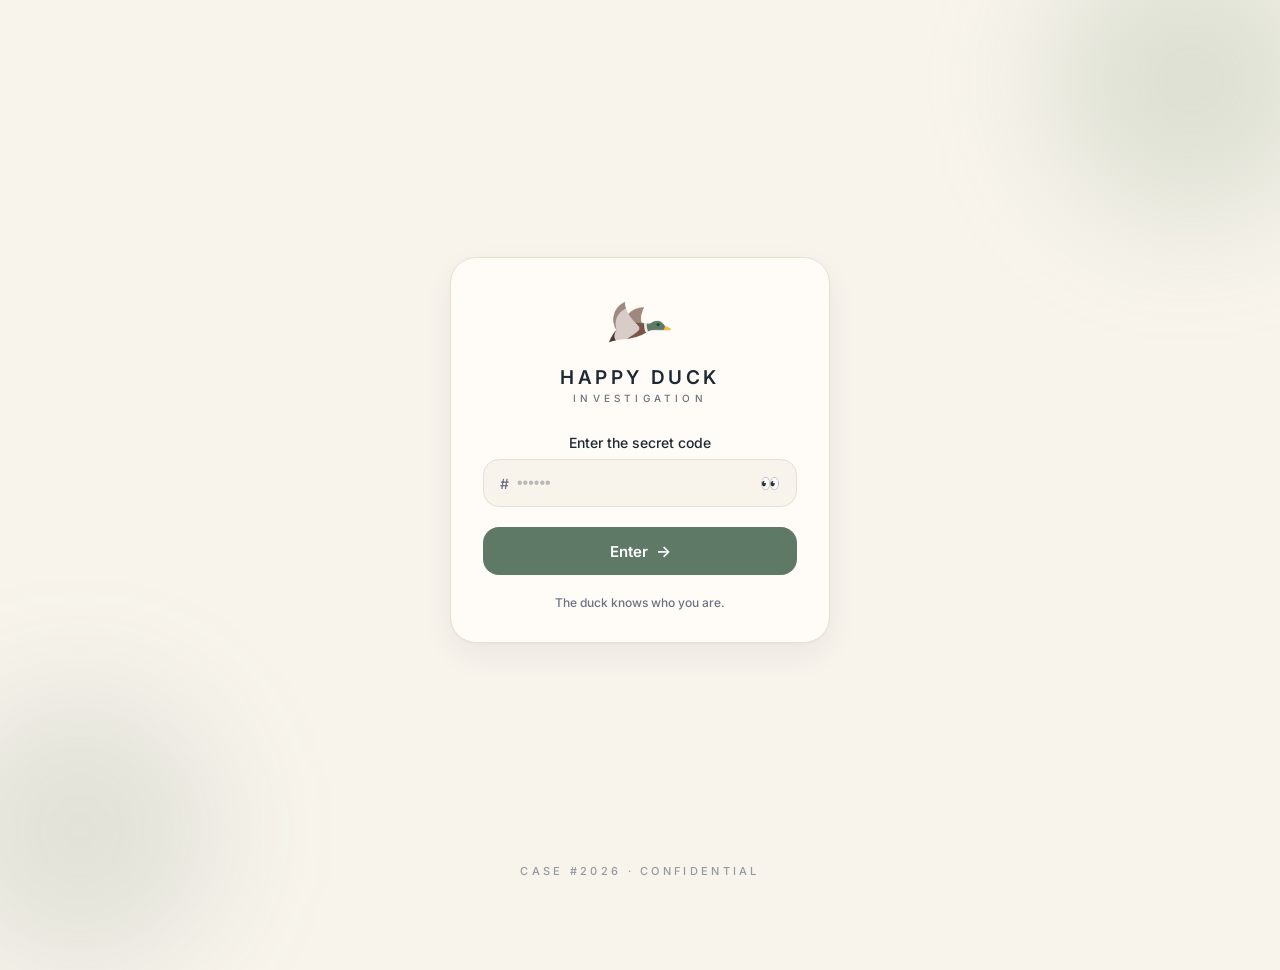
==== 2026/clues.html @ c2ae3fde "Add 2026 Happy Duck web edition Add a complete 2026 edition of the Happy Duck investigation web app." ====
<!doctype html>
<html lang="en">
  <head>
    <meta charset="UTF-8" />
    <meta name="viewport" content="width=device-width, initial-scale=1" />
    <title>Clues · Happy Duck Investigation</title>
    <link rel="icon" type="image/png" href="assets/favicon.png" />
    <link rel="preconnect" href="https://fonts.googleapis.com" />
    <link rel="preconnect" href="https://fonts.gstatic.com" crossorigin />
    <link
      href="https://fonts.googleapis.com/css2?family=Fraunces:opsz,wght@9..144,500;9..144,600&family=Inter:wght@400;500;600&family=JetBrains+Mono:wght@500;700&display=swap"
      rel="stylesheet"
    />
    <link rel="stylesheet" href="css/styles.css" />
  </head>
  <body>
    <!-- ===== Header ===== -->
    <header class="header">
      <div class="header__inner">
        <div class="header__left">
          <button id="menu-btn" class="icon-btn" aria-label="Open menu">
            ☰
          </button>
          <img
            id="logo"
            class="logo logo--sm"
            src="assets/logo.png"
            alt=""
            aria-hidden="true"
          />
          <span class="header__title">HAPPY DUCK</span>
        </div>
        <div class="header__right">
          <span class="header__case">CASE #2026</span>
        </div>
      </div>
    </header>

    <!-- ===== Slide-out menu ===== -->
    <div id="menu" class="menu" hidden>
      <div class="menu__backdrop" data-close-menu></div>
      <aside class="menu__panel" role="dialog" aria-label="Menu">
        <div class="menu__head">
          <div class="header__left">
            <img
              id="logo-menu"
              class="logo logo--sm"
              src="assets/logo.png"
              alt=""
              aria-hidden="true"
            />
            <div class="wordmark wordmark--left">
              <span class="wordmark__title">HAPPY DUCK</span>
              <span class="wordmark__sub">INVESTIGATION</span>
            </div>
          </div>
          <button class="icon-btn" data-close-menu aria-label="Close menu">
            ✕
          </button>
        </div>

        <!-- Default menu view -->
        <div id="menu-main">
          <nav class="menu__nav">
            <a href="dashboard.html" class="menu__item"><span>🗺</span> Map</a>
            <a href="final.html" class="menu__item"><span>📄</span> Evidence</a>
            <a href="clues.html" class="menu__item"><span>💡</span> Clues</a>
          </nav>
          <div class="menu__divider"></div>
          <nav class="menu__nav">
            <button id="reset-open" class="menu__item menu__item--danger">
              <span>↺</span> Reset Investigation
            </button>
            <button id="about-open" class="menu__item">
              <span>ⓘ</span> About
            </button>
          </nav>
          <div class="menu__foot">
            <img
              id="logo-foot"
              class="logo logo--xs"
              src="assets/logo.png"
              alt=""
              aria-hidden="true"
            />
            <span>Case #2026</span>
          </div>
        </div>

        <!-- Reset confirmation view -->
        <div id="menu-reset" hidden>
          <h2 class="menu__h2">Reset the investigation?</h2>
          <p class="menu__p">
            All collected clues, coordinates and progress will be permanently
            erased. This can't be undone.
          </p>
          <div class="menu__actions">
            <button class="btn btn--ghost" data-reset-cancel>Cancel</button>
            <button class="btn btn--danger" id="reset-confirm">Reset</button>
          </div>
        </div>

        <!-- About view -->
        <div id="menu-about" hidden>
          <h2 class="menu__h2">About</h2>
          <p class="menu__p">
            Happy Duck Investigation is a private birthday treasure hunt. Find
            the postcards hidden around the home, enter their codes, and piece
            together the coordinates that reveal the gift.
          </p>
          <p class="menu__p menu__p--small">Case #2026 · Made with care.</p>
          <div class="menu__actions">
            <button class="btn btn--ghost" data-about-back>Back</button>
            <button class="btn btn--ghost" id="signout-btn">Log out</button>
          </div>
        </div>
      </aside>
    </div>

    <!-- ===== Content ===== -->
    <main class="dashboard" role="main">
      <!-- Progress card -->
      <section class="card pad">
        <div class="row-between">
          <span class="muted">Clues found</span>
          <span class="strong"
            ><span id="found-count">0</span> /
            <span id="total-count">6</span></span
          >
        </div>
        <div class="progress">
          <div id="progress-bar" class="progress__bar" style="width: 0%"></div>
        </div>
        <div class="progress__pct"><span id="progress-pct">0</span>%</div>
      </section>

      <p class="clues-intro muted small">
        Every postcard hides a hint about where Happy Duck is sending you.
        Investigate a room to reveal its clue.
      </p>

      <!-- Clue list — built by JS from config + progress -->
      <ul id="clue-list" class="clue-list" aria-label="Clues"></ul>
    </main>

    <!-- ===== iOS-style bottom nav ===== -->
    <nav class="tabbar" aria-label="Sections">
      <a href="dashboard.html" class="tabbar__item"><span>🗺</span>Map</a>
      <a href="final.html" class="tabbar__item"><span>📄</span>Evidence</a>
      <a href="clues.html" class="tabbar__item is-active"
        ><span>💡</span>Clues</a
      >
    </nav>

    <script src="js/shared.js"></script>
    <script src="js/config.js"></script>
    <script src="js/state.js"></script>
    <!-- Guard: bounce to login if there's no session. Needs `vercel
         dev` (the /api functions) — comment this line out to
         preview the page with a plain static server. -->
    <script src="js/guard.js"></script>
    <script src="js/clues.js"></script>
  </body>
</html>
---- 2026/css/styles.css ----
/* ============================================================
   HAPPY DUCK INVESTIGATION — STYLES
   ------------------------------------------------------------
   Organised top-to-bottom:
   1. Design tokens (colors, fonts) as CSS variables
   2. Base / reset
   3. Reusable pieces (buttons, cards, inputs)
   4. Layout helpers
   5. Page-specific sections
   ============================================================ */

/* ---- 1. Design tokens ------------------------------------- */
:root {
  --bg: #f8f4ec;
  --card: #fffcf8;
  --primary: #5e7a67;
  --primary-dark: #4e6857;
  --secondary: #91a88c;
  --ink: #1f2933;
  --muted: #6b7280;
  --line: #e7e0d2;
  --accent: #e8a54b;
  --danger: #c05b4d;

  --font-display: "Fraunces", Georgia, serif;
  --font-sans: "Inter", system-ui, sans-serif;
  --font-mono: "JetBrains Mono", ui-monospace, monospace;

  --radius: 18px;
  --radius-lg: 26px;
  --shadow-card: 0 1px 2px rgba(31, 41, 51, 0.03), 0 12px 32px rgba(31, 41, 51, 0.06);
  --shadow-lift: 0 20px 50px rgba(31, 41, 51, 0.12);
}

/* ---- 2. Base / reset -------------------------------------- */
*,
*::before,
*::after {
  box-sizing: border-box;
  margin: 0;
  padding: 0;
}

html,
body {
  background: var(--bg);
  color: var(--ink);
  font-family: var(--font-sans);
  font-size: 14px;
  font-weight: 500;
  -webkit-font-smoothing: antialiased;
  min-height: 100dvh;
}

a {
  color: inherit;
  text-decoration: none;
}

/* Ensure the hidden attribute always wins, even over our
   display:flex rules on .modal / .menu. Without this, a hidden
   overlay would still capture clicks across the page. */
[hidden] {
  display: none !important;
}

button {
  font-family: inherit;
  cursor: pointer;
}

/* Visible focus ring for keyboard users */
:where(a, button, input, [tabindex]):focus-visible {
  outline: 2.5px solid var(--primary);
  outline-offset: 2px;
  border-radius: 10px;
}

/* Respect reduced-motion preference */
@media (prefers-reduced-motion: reduce) {
  * {
    animation-duration: 0.001ms !important;
    transition-duration: 0.001ms !important;
  }
}

/* ---- 3. Reusable pieces ----------------------------------- */

/* Buttons */
.btn {
  display: inline-flex;
  align-items: center;
  justify-content: center;
  gap: 8px;
  height: 48px;
  padding: 0 24px;
  border: none;
  border-radius: 16px;
  font-size: 15px;
  font-weight: 600;
  transition: background-color 0.15s ease, transform 0.05s ease, opacity 0.15s ease;
}
.btn:active { transform: scale(0.99); }
.btn--block { width: 100%; }
.btn--primary { background: var(--primary); color: #fff; }
.btn--primary:hover { background: var(--primary-dark); }
.btn--primary:disabled { opacity: 0.5; cursor: default; }
.btn--ghost { background: transparent; color: var(--ink); border: 1px solid var(--line); }
.btn--ghost:hover { background: rgba(0, 0, 0, 0.03); }
.btn--danger { background: transparent; color: var(--danger); border: 1px solid rgba(192, 91, 77, 0.3); }
.btn--danger:hover { background: rgba(192, 91, 77, 0.05); }
.btn__arrow { font-size: 16px; }

/* Cards */
.card {
  background: var(--card);
  border: 1px solid var(--line);
  border-radius: var(--radius-lg);
  box-shadow: var(--shadow-card);
}
.pad { padding: 18px; }

/* Inputs */
.field-label {
  display: block;
  font-size: 14px;
  font-weight: 500;
  color: var(--ink);
  text-align: center;
}
.input-wrap {
  display: flex;
  align-items: center;
  gap: 8px;
  height: 48px;
  padding: 0 16px;
  border: 1px solid var(--line);
  border-radius: 16px;
  background: var(--bg);
  overflow: hidden;
}
.input-wrap__icon { color: var(--muted); }
.input-wrap__toggle {
  background: none;
  border: none;
  color: var(--muted);
  font-size: 16px;
  flex-shrink: 0;
}
.input {
  flex: 1;
  height: 100%;
  border: none;
  background: transparent;
  outline: none;
  font-size: 16px;
  color: var(--ink);
}
.input::placeholder { color: rgba(107, 114, 128, 0.45); }
.input.mono,
.mono { font-family: var(--font-mono); letter-spacing: 0.15em; }

/* Small text helpers */
.muted { color: var(--muted); }
.small { font-size: 12px; }
.strong { font-weight: 600; color: var(--ink); }
.eyebrow {
  font-size: 11px;
  font-weight: 600;
  letter-spacing: 0.2em;
  text-transform: uppercase;
  color: var(--muted);
}
.error-text { margin-top: 8px; font-size: 14px; font-weight: 500; color: var(--danger); text-align: center; }
.hint { margin-top: 20px; text-align: center; font-size: 12px; color: var(--muted); }

/* ---- 4. Layout helpers ------------------------------------ */
.page-centered {
  position: relative;
  display: flex;
  align-items: center;
  justify-content: center;
  padding: 24px;
  overflow: hidden;
}
.row-between {
  display: flex;
  align-items: center;
  justify-content: space-between;
}

/* Ambient blurred blobs */
.blob {
  position: absolute;
  width: 280px;
  height: 280px;
  border-radius: 50%;
  filter: blur(60px);
  pointer-events: none;
}
.blob--green { background: rgba(145, 168, 140, 0.25); top: -60px; right: -50px; }
.blob--olive { background: rgba(94, 122, 103, 0.14); bottom: -70px; left: -60px; }

/* Logo sizing (the .logo element is the <img src="assets/logo.png"> itself) */
.logo { width: 64px; height: 64px; display: block; object-fit: contain; }
.logo--sm { width: 26px; height: 26px; }
.logo--xs { width: 22px; height: 22px; }
.logo--float { animation: float 3s ease-in-out infinite; }
@keyframes float {
  0%, 100% { transform: translateY(0); }
  50% { transform: translateY(-6px); }
}

/* Wordmark */
.wordmark { text-align: center; margin-top: 12px; }
.wordmark--left { text-align: left; margin-top: 0; }
.wordmark__title {
  display: block;
  font-family: var(--font-sans);
  letter-spacing: 0.18em;
  font-weight: 600;
  font-size: 19px;
  color: var(--ink);
}
.wordmark__sub {
  display: block;
  font-size: 10px;
  letter-spacing: 0.42em;
  color: var(--muted);
  margin-top: 3px;
}

.intro .logo { margin: 0 auto; }

/* ---- 5. Page: Login --------------------------------------- */
.login-card { width: 100%; max-width: 380px; padding: 32px; position: relative; }
.logo-block { display: flex; flex-direction: column; align-items: center; }
.login-form { margin-top: 30px; }
.login-form .input-wrap { margin-top: 8px; }
.login-form .btn { margin-top: 20px; }
.footer-tag {
  position: absolute;
  bottom: 22px;
  font-size: 11px;
  letter-spacing: 0.3em;
  color: rgba(107, 114, 128, 0.7);
}

/* ---- 5. Page: Intro --------------------------------------- */
.case-tag {
  position: absolute;
  top: 24px; left: 0; right: 0;
  text-align: center;
  font-size: 11px;
  letter-spacing: 0.35em;
  color: var(--muted);
}
.intro { position: relative; max-width: 340px; text-align: center; }
.intro__title {
  margin-top: 28px;
  font-family: var(--font-sans);
  font-weight: 500;
  font-size: 26px;
  line-height: 1.35;
  color: var(--ink);
}
.intro__text {
  margin: 16px auto 0;
  max-width: 280px;
  font-size: 15px;
  line-height: 1.6;
  color: var(--muted);
}
.intro__cta { margin-top: 30px; }

/* ---- 5. Page: Dashboard — header -------------------------- */
.header {
  position: sticky;
  top: 0;
  z-index: 30;
  border-bottom: 1px solid var(--line);
  background: rgba(248, 244, 236, 0.85);
  backdrop-filter: blur(8px);
}
.header__inner {
  max-width: 640px;
  margin: 0 auto;
  padding: 12px 16px;
  display: flex;
  align-items: center;
  justify-content: space-between;
}
.header__left { display: flex; align-items: center; gap: 8px; }
.header__right { display: flex; align-items: center; gap: 10px; }
.header__title {
  font-family: var(--font-sans);
  font-size: 13px;
  letter-spacing: 0.14em;
  font-weight: 600;
}
.header__case { font-size: 10px; letter-spacing: 0.2em; color: var(--muted); }
.icon-btn {
  display: grid;
  place-items: center;
  width: 40px; height: 40px;
  border: none;
  background: none;
  border-radius: 12px;
  font-size: 20px;
  color: var(--ink);
}
.icon-btn:hover { background: rgba(0, 0, 0, 0.04); }

/* ---- Dashboard — slide-out menu --------------------------- */
.menu { position: fixed; inset: 0; z-index: 50; }
.menu__backdrop {
  position: absolute; inset: 0;
  background: rgba(31, 41, 51, 0.3);
  backdrop-filter: blur(2px);
  animation: fade 0.2s ease;
}
.menu__panel {
  position: absolute;
  left: 0; top: 0;
  height: 100%;
  width: 82%;
  max-width: 360px;
  background: var(--card);
  box-shadow: var(--shadow-lift);
  padding: 24px;
  display: flex;
  flex-direction: column;
  animation: slide-in 0.28s cubic-bezier(0.2, 0.9, 0.3, 1);
}
@keyframes slide-in { from { transform: translateX(-100%); } to { transform: translateX(0); } }
@keyframes fade { from { opacity: 0; } to { opacity: 1; } }
.menu__head { display: flex; align-items: center; justify-content: space-between; }
.menu__nav { display: flex; flex-direction: column; gap: 2px; margin-top: 4px; }
.menu__item {
  display: flex;
  align-items: center;
  gap: 12px;
  width: 100%;
  padding: 12px;
  border: none;
  background: none;
  border-radius: 12px;
  text-align: left;
  font-size: 15px;
  font-weight: 500;
  color: var(--ink);
}
.menu__item span { color: var(--primary); }
.menu__item:hover { background: rgba(0, 0, 0, 0.03); }
.menu__item--danger { color: var(--danger); }
.menu__item--danger span { color: var(--danger); }
.menu__nav:first-of-type { margin-top: 32px; }
.menu__divider { height: 1px; background: var(--line); margin: 16px 0; }
.menu__foot {
  margin-top: auto;
  display: flex;
  align-items: center;
  gap: 12px;
  padding-top: 24px;
  color: var(--muted);
  font-size: 14px;
}
.menu__h2 { margin-top: 40px; font-family: var(--font-sans); font-size: 20px; font-weight: 600; }
.menu__p { margin-top: 8px; font-size: 15px; line-height: 1.55; color: var(--muted); }
.menu__p--small { margin-top: 12px; font-size: 13px; }
.menu__actions { margin-top: 24px; display: flex; gap: 12px; }
.menu__actions .btn { flex: 1; }

/* ---- Dashboard — content ---------------------------------- */
.dashboard {
  max-width: 640px;
  margin: 0 auto;
  padding: 20px 16px 96px;
  display: flex;
  flex-direction: column;
  gap: 14px;
}
.progress {
  margin-top: 12px;
  height: 10px;
  background: var(--line);
  border-radius: 99px;
  overflow: hidden;
}
.progress__bar {
  height: 100%;
  background: var(--primary);
  border-radius: 99px;
  transition: width 0.5s cubic-bezier(0.2, 0.9, 0.3, 1);
}
.progress__pct { margin-top: 6px; text-align: right; font-size: 12px; color: var(--muted); }

.coord-card { display: block; border-color: rgba(94, 122, 103, 0.3); transition: border-color 0.15s; }
.coord-card:hover { border-color: var(--primary); }
.coord {
  margin-top: 12px;
  font-family: var(--font-mono);
  font-size: 29px;
  letter-spacing: -0.01em;
  color: var(--ink);
}
.coord--sm { font-size: 20px; }
.coord__sep { color: var(--muted); margin: 0 6px; }
.chevron { color: var(--muted); font-size: 20px; }

/* Locations grid */
.grid {
  display: grid;
  grid-template-columns: 1fr 1fr;
  gap: 12px;
}
/* 3 columns on wider screens (tablet / desktop) */
@media (min-width: 560px) {
  .grid { grid-template-columns: 1fr 1fr 1fr; }
}
.room {
  overflow: hidden;
  border-radius: var(--radius);
  border: 1px solid var(--line);
  background: var(--card);
  box-shadow: var(--shadow-card);
  text-align: left;
  padding: 0;
}
.room__img { position: relative; height: 80px; }
.room__check {
  position: absolute;
  right: 8px; top: 8px;
  width: 24px; height: 24px;
  display: grid;
  place-items: center;
  border-radius: 50%;
  background: rgba(255, 252, 248, 0.9);
  color: var(--primary);
  font-size: 14px;
}
.room__body { padding: 9px 12px; }
.room__name { font-size: 13px; font-weight: 600; color: var(--ink); }
.room__status { font-size: 11px; }
.room__status.is-done { color: var(--primary); }
.room__status.is-todo { color: var(--muted); }

/* ---- Dashboard — bottom nav ------------------------------- */
.tabbar {
  position: fixed;
  bottom: 0; left: 0; right: 0;
  z-index: 30;
  border-top: 1px solid var(--line);
  background: rgba(255, 252, 248, 0.9);
  backdrop-filter: blur(8px);
  display: flex;
  justify-content: space-around;
  padding: 10px 24px;
}
.tabbar__item {
  display: flex;
  flex-direction: column;
  align-items: center;
  gap: 2px;
  font-size: 11px;
  font-weight: 500;
  color: var(--muted);
}
.tabbar__item span { font-size: 18px; }
.tabbar__item.is-active { color: var(--primary); }

/* ---- Dashboard — room modal ------------------------------- */
.modal { position: fixed; inset: 0; z-index: 60; display: flex; align-items: flex-end; justify-content: center; }
@media (min-width: 560px) { .modal { align-items: center; } }
.modal__backdrop {
  position: absolute; inset: 0;
  background: rgba(31, 41, 51, 0.4);
  backdrop-filter: blur(2px);
  animation: fade 0.2s ease;
}
.modal__panel {
  position: relative;
  width: 100%;
  max-width: 440px;
  background: var(--card);
  border: 1px solid var(--line);
  border-radius: 26px 26px 0 0;
  padding: 24px;
  box-shadow: var(--shadow-lift);
  animation: slide-up 0.3s cubic-bezier(0.2, 0.9, 0.3, 1);
}
@media (min-width: 560px) { .modal__panel { border-radius: 26px; } }
@keyframes slide-up { from { transform: translateY(40px); opacity: 0; } to { transform: translateY(0); opacity: 1; } }
.modal__image {
  position: relative;
  height: 128px;
  border-radius: var(--radius);
  background: linear-gradient(135deg, #dce4d2, #c4d2b4);
}
.modal__close {
  position: absolute;
  right: 12px; top: 12px;
  width: 32px; height: 32px;
  display: grid; place-items: center;
  border: none;
  border-radius: 10px;
  background: rgba(255, 252, 248, 0.8);
  color: var(--muted);
}
.modal__head { display: flex; align-items: center; gap: 8px; margin-top: 16px; }
.modal__pin-inline { color: var(--primary); }
.modal__title { font-family: var(--font-sans); font-size: 20px; font-weight: 600; }
.modal__status { display: inline-block; margin-top: 4px; font-size: 12px; font-weight: 500; color: var(--muted); }
.modal__status.is-done { color: var(--primary); }
.modal__desc { margin-top: 12px; font-size: 15px; line-height: 1.55; color: var(--muted); }
.modal .field-label { margin-top: 20px; }
.modal__code-row { display: flex; gap: 8px; margin-top: 8px; }
.modal__code-row .input-wrap { flex: 1; }
.modal__note { margin-top: 16px; text-align: center; font-size: 12px; color: var(--muted); }

/* Feedback boxes inside modal */
.feedback { margin-top: 16px; padding: 16px; border-radius: var(--radius); font-size: 14px; }
.feedback.is-ok {
  border: 1px solid rgba(94, 122, 103, 0.3);
  background: rgba(94, 122, 103, 0.08);
  color: var(--ink);
}
.feedback.is-ok strong { color: var(--primary); }
.feedback.is-bad {
  border: 1px solid rgba(192, 91, 77, 0.3);
  background: rgba(192, 91, 77, 0.05);
  color: var(--ink);
  animation: shake 0.4s ease;
}
@keyframes shake {
  0%, 100% { transform: translateX(0); }
  20% { transform: translateX(-6px); }
  40% { transform: translateX(6px); }
  60% { transform: translateX(-3px); }
  80% { transform: translateX(3px); }
}

/* ---- 5. Page: Clues ----------------------------------------- */
.clues-intro { line-height: 1.5; }
.clue-list { display: flex; flex-direction: column; gap: 12px; list-style: none; }
.clue-card {
  background: var(--card);
  border: 1px solid var(--line);
  border-radius: var(--radius-lg);
  box-shadow: var(--shadow-card);
  padding: 16px 18px;
  transition: opacity 0.15s ease;
}
.clue-card__head { display: flex; align-items: center; gap: 8px; }
.clue-card__icon { font-size: 15px; }
.clue-card__loc { font-size: 13px; font-weight: 600; color: var(--ink); }
.clue-card__text {
  margin-top: 8px;
  font-size: 15px;
  line-height: 1.55;
  color: var(--ink);
}
.clue-card.is-locked { opacity: 0.55; }
.clue-card.is-locked .clue-card__icon { filter: grayscale(1); }
.clue-card__text--locked {
  font-weight: 500;
  color: var(--muted);
}

/* ---- 5. Page: Final --------------------------------------- */
.final-card {
  width: 100%;
  max-width: 440px;
  padding: 32px;
  text-align: center;
  position: relative;
}
.final-card .logo,
.final-locked .logo { margin: 0 auto; }
.final__title {
  margin-top: 22px;
  font-family: var(--font-sans);
  font-size: 30px;
  letter-spacing: 0.04em;
  color: var(--ink);
}
.final__subtitle { margin-top: 8px; font-size: 15px; color: var(--muted); }
.final__coord { margin-top: 18px; font-size: 23px; }
.final__reveal { margin-top: 28px; }
.destination { margin-top: 28px; animation: pop 0.4s cubic-bezier(0.2, 0.9, 0.3, 1.2); }
@keyframes pop { from { transform: scale(0.96); opacity: 0; } to { transform: scale(1); opacity: 1; } }
.destination__box {
  border: 1px solid rgba(94, 122, 103, 0.3);
  background: rgba(94, 122, 103, 0.08);
  border-radius: var(--radius);
  padding: 22px;
}
.destination__name { margin-top: 8px; font-family: var(--font-sans); font-size: 24px; color: var(--ink); }
.destination__coord { margin-top: 4px; font-size: 14px; color: var(--muted); }
.final__maps { margin-top: 16px; }
.final__home { display: inline-block; margin-top: 22px; font-size: 14px; color: var(--muted); }
.final__home:hover { color: var(--ink); }

/* Final — locked view */
.final-locked { text-align: center; max-width: 340px; }
.pill {
  display: inline-flex;
  align-items: center;
  gap: 8px;
  margin-top: 24px;
  padding: 6px 16px;
  border: 1px solid var(--line);
  background: var(--card);
  border-radius: 99px;
  font-size: 14px;
  color: var(--muted);
}
.final-locked__title { margin-top: 16px; font-family: var(--font-sans); font-size: 24px; }
.final-locked__text { margin-top: 8px; font-size: 15px; color: var(--muted); }
.final-locked .coord { margin-top: 16px; }
.final-locked__back { margin-top: 32px; }
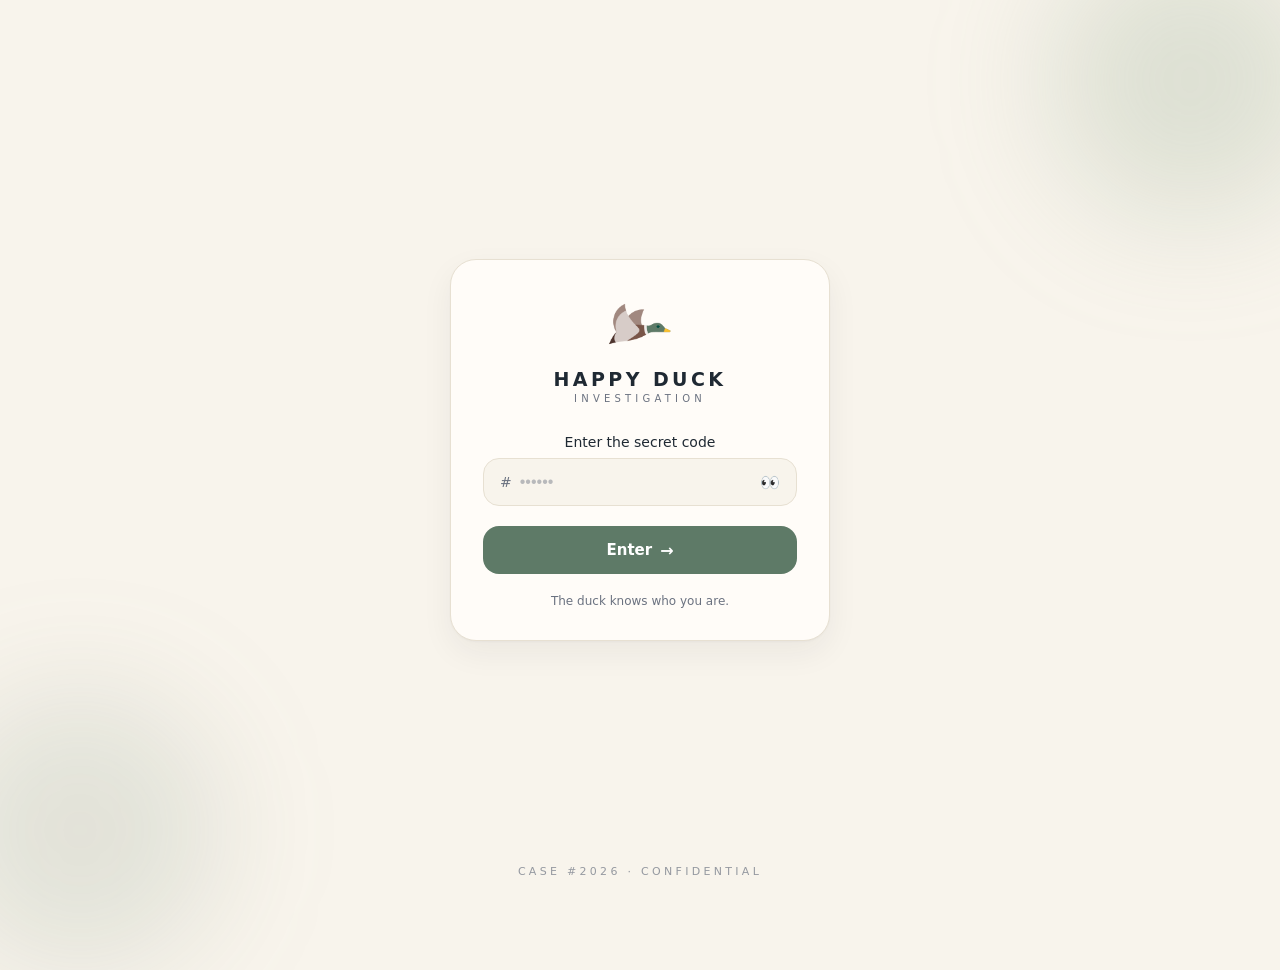
==== commit 4e5d9cdd: "Move logout button to sidebar menu The sign-out action is now part of the primary sidebar menu in bo" ====
--- a/2026/clues.html
+++ b/2026/clues.html
@@ -71,6 +71,9 @@
             <button id="reset-open" class="menu__item menu__item--danger">
               <span>↺</span> Reset Investigation
             </button>
+            <button id="signout-btn" class="menu__item">
+              <span>⎋</span> Log out
+            </button>
             <button id="about-open" class="menu__item">
               <span>ⓘ</span> About
             </button>
@@ -111,7 +114,6 @@
           <p class="menu__p menu__p--small">Case #2026 · Made with care.</p>
           <div class="menu__actions">
             <button class="btn btn--ghost" data-about-back>Back</button>
-            <button class="btn btn--ghost" id="signout-btn">Log out</button>
           </div>
         </div>
       </aside>
--- a/2026/css/styles.css
+++ b/2026/css/styles.css
@@ -407,6 +407,10 @@
 .coord--sm { font-size: 20px; }
 .coord__sep { color: var(--muted); margin: 0 6px; }
 .chevron { color: var(--muted); font-size: 20px; }
+.coord-card .coord,
+.coord-card #coord-hint {
+  text-align: center;
+}
 
 /* Locations grid */
 .grid {
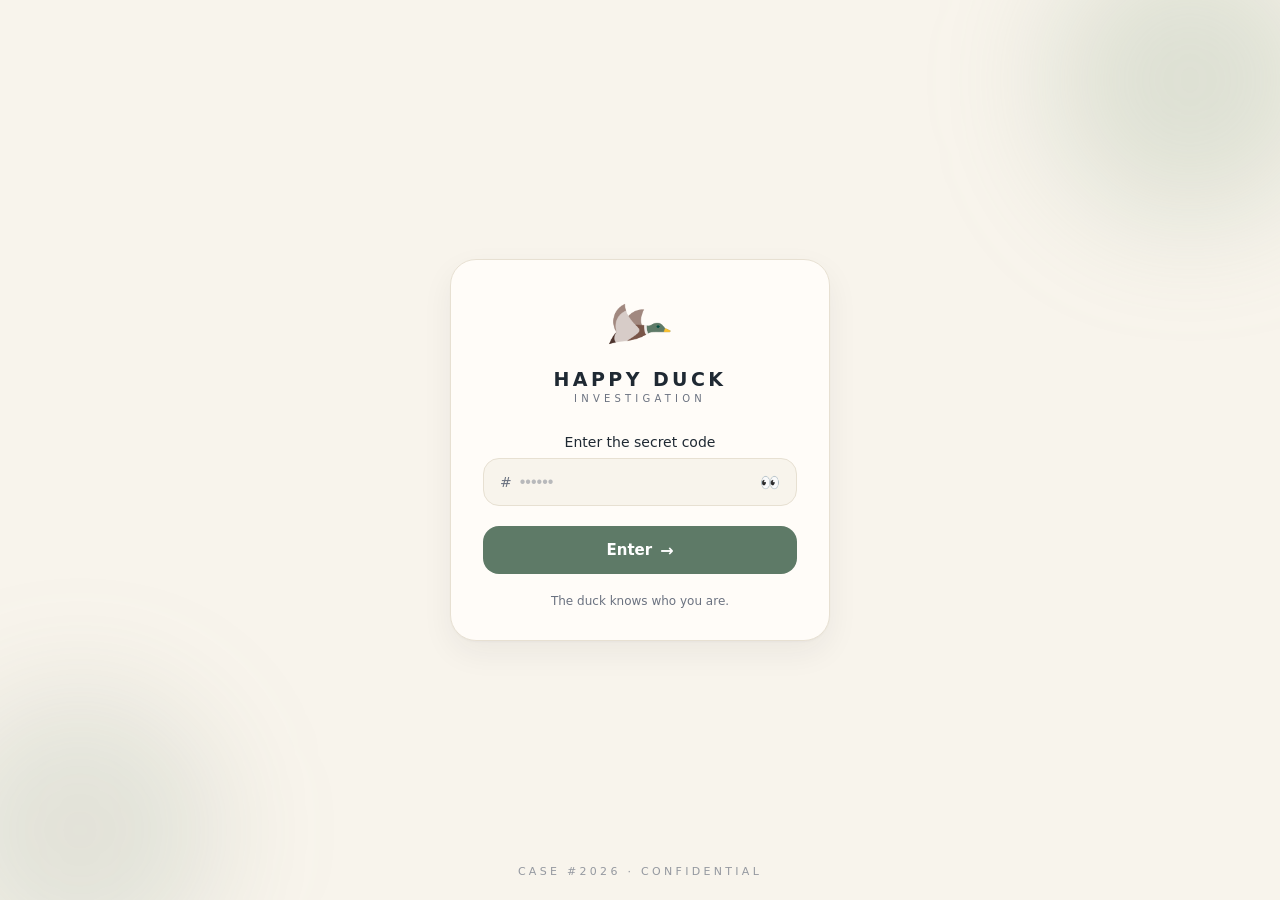
==== commit 99f8d060: "Rework 2026 edition into two cases with word locks Two workshops in two places instead of one destin" ====
--- a/2026/clues.html
+++ b/2026/clues.html
@@ -4,6 +4,17 @@
     <meta charset="UTF-8" />
     <meta name="viewport" content="width=device-width, initial-scale=1" />
     <title>Clues · Happy Duck Investigation</title>
+    <!-- Apply saved dark-mode preference before first paint, so
+         there's no light->dark flash on load. -->
+    <script>
+      (function () {
+        try {
+          if (localStorage.getItem("hd-theme") === "dark") {
+            document.documentElement.setAttribute("data-theme", "dark");
+          }
+        } catch (e) {}
+      })();
+    </script>
     <link rel="icon" type="image/png" href="assets/favicon.png" />
     <link rel="preconnect" href="https://fonts.googleapis.com" />
     <link rel="preconnect" href="https://fonts.gstatic.com" crossorigin />
@@ -21,13 +32,22 @@
           <button id="menu-btn" class="icon-btn" aria-label="Open menu">
             ☰
           </button>
-          <img
-            id="logo"
-            class="logo logo--sm"
-            src="assets/logo.png"
-            alt=""
-            aria-hidden="true"
-          />
+          <!-- Tapping the duck toggles dark mode, same as login/intro/final. -->
+          <button
+            class="logo-btn"
+            type="button"
+            data-theme-toggle
+            aria-label="Toggle dark mode"
+            aria-pressed="false"
+          >
+            <img
+              id="logo"
+              class="logo logo--sm"
+              src="assets/logo.png"
+              alt=""
+              aria-hidden="true"
+            />
+          </button>
           <span class="header__title">HAPPY DUCK</span>
         </div>
         <div class="header__right">
@@ -78,6 +98,20 @@
               <span>ⓘ</span> About
             </button>
           </nav>
+          <div class="menu__divider"></div>
+          <div class="menu__theme">
+            <span class="menu__theme-label"><span>🌙</span> Dark mode</span>
+            <button
+              id="theme-toggle"
+              class="switch"
+              type="button"
+              role="switch"
+              aria-checked="false"
+              aria-label="Toggle dark mode"
+            >
+              <span class="switch__thumb"></span>
+            </button>
+          </div>
           <div class="menu__foot">
             <img
               id="logo-foot"
@@ -94,7 +128,7 @@
         <div id="menu-reset" hidden>
           <h2 class="menu__h2">Reset the investigation?</h2>
           <p class="menu__p">
-            All collected clues, coordinates and progress will be permanently
+            All collected clues, codewords and progress will be permanently
             erased. This can't be undone.
           </p>
           <div class="menu__actions">
@@ -107,9 +141,9 @@
         <div id="menu-about" hidden>
           <h2 class="menu__h2">About</h2>
           <p class="menu__p">
-            Happy Duck Investigation is a private birthday treasure hunt. Find
-            the postcards hidden around the home, enter their codes, and piece
-            together the coordinates that reveal the gift.
+            Happy Duck Investigation is a private birthday treasure hunt. Two
+            cases are open. Find the postcards hidden around the home, enter
+            their codes, and name each case before the clues run out.
           </p>
           <p class="menu__p menu__p--small">Case #2026 · Made with care.</p>
           <div class="menu__actions">
@@ -137,8 +171,8 @@
       </section>
 
       <p class="clues-intro muted small">
-        Every postcard hides a hint about where Happy Duck is sending you.
-        Investigate a room to reveal its clue.
+        Two cases, three postcards each. Every postcard hides a hint about what
+        Happy Duck is up to. Investigate a room to reveal its clue.
       </p>
 
       <!-- Clue list — built by JS from config + progress -->
--- a/2026/css/styles.css
+++ b/2026/css/styles.css
@@ -28,8 +28,53 @@
 
   --radius: 18px;
   --radius-lg: 26px;
-  --shadow-card: 0 1px 2px rgba(31, 41, 51, 0.03), 0 12px 32px rgba(31, 41, 51, 0.06);
+  --shadow-card:
+    0 1px 2px rgba(31, 41, 51, 0.03), 0 12px 32px rgba(31, 41, 51, 0.06);
   --shadow-lift: 0 20px 50px rgba(31, 41, 51, 0.12);
+
+  --header-bg: rgba(248, 244, 236, 0.85);
+  --card-translucent: rgba(255, 252, 248, 0.9);
+}
+
+/* ---- 1b. Dark theme (opt-in via [data-theme="dark"] on <html>) --
+   Same tokens, night palette. Everything else in the file reads
+   these variables, so most of the site repaints for free — the
+   few hardcoded translucent backgrounds get their own overrides
+   further down. */
+:root[data-theme="dark"] {
+  --bg: #14181a;
+  --card: #1e2528;
+  --primary: #82a68e;
+  --primary-dark: #99bba4;
+  --secondary: #5f7867;
+  --ink: #f1efe9;
+  --muted: #9aa3a8;
+  --line: #2b3336;
+  --accent: #e8a54b;
+  --danger: #e2836f;
+
+  --shadow-card: 0 1px 2px rgba(0, 0, 0, 0.2), 0 12px 32px rgba(0, 0, 0, 0.35);
+  --shadow-lift: 0 20px 50px rgba(0, 0, 0, 0.5);
+
+  --header-bg: rgba(20, 24, 26, 0.85);
+  --card-translucent: rgba(30, 37, 40, 0.9);
+}
+
+/* Smooth crossfade when the toggle flips */
+body,
+.header,
+.tabbar,
+.card,
+.menu__panel,
+.modal__panel,
+.room,
+.clue-card,
+.pill,
+.input-wrap {
+  transition:
+    background-color 0.25s ease,
+    border-color 0.25s ease,
+    color 0.25s ease;
 }
 
 /* ---- 2. Base / reset -------------------------------------- */
@@ -98,18 +143,47 @@
   border-radius: 16px;
   font-size: 15px;
   font-weight: 600;
-  transition: background-color 0.15s ease, transform 0.05s ease, opacity 0.15s ease;
-}
-.btn:active { transform: scale(0.99); }
-.btn--block { width: 100%; }
-.btn--primary { background: var(--primary); color: #fff; }
-.btn--primary:hover { background: var(--primary-dark); }
-.btn--primary:disabled { opacity: 0.5; cursor: default; }
-.btn--ghost { background: transparent; color: var(--ink); border: 1px solid var(--line); }
-.btn--ghost:hover { background: rgba(0, 0, 0, 0.03); }
-.btn--danger { background: transparent; color: var(--danger); border: 1px solid rgba(192, 91, 77, 0.3); }
-.btn--danger:hover { background: rgba(192, 91, 77, 0.05); }
-.btn__arrow { font-size: 16px; }
+  transition:
+    background-color 0.15s ease,
+    transform 0.05s ease,
+    opacity 0.15s ease;
+}
+.btn:active {
+  transform: scale(0.99);
+}
+.btn--block {
+  width: 100%;
+}
+.btn--primary {
+  background: var(--primary);
+  color: #fff;
+}
+.btn--primary:hover {
+  background: var(--primary-dark);
+}
+.btn--primary:disabled {
+  opacity: 0.5;
+  cursor: default;
+}
+.btn--ghost {
+  background: transparent;
+  color: var(--ink);
+  border: 1px solid var(--line);
+}
+.btn--ghost:hover {
+  background: rgba(0, 0, 0, 0.03);
+}
+.btn--danger {
+  background: transparent;
+  color: var(--danger);
+  border: 1px solid rgba(192, 91, 77, 0.3);
+}
+.btn--danger:hover {
+  background: rgba(192, 91, 77, 0.05);
+}
+.btn__arrow {
+  font-size: 16px;
+}
 
 /* Cards */
 .card {
@@ -118,7 +192,9 @@
   border-radius: var(--radius-lg);
   box-shadow: var(--shadow-card);
 }
-.pad { padding: 18px; }
+.pad {
+  padding: 18px;
+}
 
 /* Inputs */
 .field-label {
@@ -139,7 +215,9 @@
   background: var(--bg);
   overflow: hidden;
 }
-.input-wrap__icon { color: var(--muted); }
+.input-wrap__icon {
+  color: var(--muted);
+}
 .input-wrap__toggle {
   background: none;
   border: none;
@@ -156,14 +234,26 @@
   font-size: 16px;
   color: var(--ink);
 }
-.input::placeholder { color: rgba(107, 114, 128, 0.45); }
+.input::placeholder {
+  color: rgba(107, 114, 128, 0.45);
+}
 .input.mono,
-.mono { font-family: var(--font-mono); letter-spacing: 0.15em; }
+.mono {
+  font-family: var(--font-mono);
+  letter-spacing: 0.15em;
+}
 
 /* Small text helpers */
-.muted { color: var(--muted); }
-.small { font-size: 12px; }
-.strong { font-weight: 600; color: var(--ink); }
+.muted {
+  color: var(--muted);
+}
+.small {
+  font-size: 12px;
+}
+.strong {
+  font-weight: 600;
+  color: var(--ink);
+}
 .eyebrow {
   font-size: 11px;
   font-weight: 600;
@@ -171,17 +261,37 @@
   text-transform: uppercase;
   color: var(--muted);
 }
-.error-text { margin-top: 8px; font-size: 14px; font-weight: 500; color: var(--danger); text-align: center; }
-.hint { margin-top: 20px; text-align: center; font-size: 12px; color: var(--muted); }
+.error-text {
+  margin-top: 8px;
+  font-size: 14px;
+  font-weight: 500;
+  color: var(--danger);
+  text-align: center;
+}
+.hint {
+  margin-top: 20px;
+  text-align: center;
+  font-size: 12px;
+  color: var(--muted);
+}
 
 /* ---- 4. Layout helpers ------------------------------------ */
 .page-centered {
   position: relative;
   display: flex;
-  align-items: center;
+  /* NOT align-items:center — a flex item taller than the viewport gets
+     centred, which pushes its top out of reach and can't be scrolled
+     back to. flex-start + `margin:auto` on the child centres short
+     pages exactly the same way, and lets tall ones scroll. */
+  align-items: flex-start;
   justify-content: center;
   padding: 24px;
-  overflow: hidden;
+  /* Was `overflow:hidden`, which existed only to crop the blobs — but on
+     <body> it also killed vertical scrolling. Clip sideways only. */
+  overflow-x: clip;
+}
+.page-centered > main {
+  margin: auto;
 }
 .row-between {
   display: flex;
@@ -191,29 +301,73 @@
 
 /* Ambient blurred blobs */
 .blob {
-  position: absolute;
+  /* Fixed, not absolute: the negative offsets below would otherwise
+     extend the scrollable area past the content now that <body> no
+     longer clips its overflow. */
+  position: fixed;
   width: 280px;
   height: 280px;
   border-radius: 50%;
   filter: blur(60px);
   pointer-events: none;
 }
-.blob--green { background: rgba(145, 168, 140, 0.25); top: -60px; right: -50px; }
-.blob--olive { background: rgba(94, 122, 103, 0.14); bottom: -70px; left: -60px; }
+.blob--green {
+  background: rgba(145, 168, 140, 0.25);
+  top: -60px;
+  right: -50px;
+}
+.blob--olive {
+  background: rgba(94, 122, 103, 0.14);
+  bottom: -70px;
+  left: -60px;
+}
 
 /* Logo sizing (the .logo element is the <img src="assets/logo.png"> itself) */
-.logo { width: 64px; height: 64px; display: block; object-fit: contain; }
-.logo--sm { width: 26px; height: 26px; }
-.logo--xs { width: 22px; height: 22px; }
-.logo--float { animation: float 3s ease-in-out infinite; }
+.logo {
+  width: 64px;
+  height: 64px;
+  display: block;
+  object-fit: contain;
+}
+.logo--sm {
+  width: 26px;
+  height: 26px;
+}
+.logo--xs {
+  width: 22px;
+  height: 22px;
+}
+.logo--float {
+  animation: float 3s ease-in-out infinite;
+}
 @keyframes float {
-  0%, 100% { transform: translateY(0); }
-  50% { transform: translateY(-6px); }
+  0%,
+  100% {
+    transform: translateY(0);
+  }
+  50% {
+    transform: translateY(-6px);
+  }
+}
+
+/* Soft white halo around the duck silhouette in dark mode — the
+   PNG is transparent outside the duck shape, so drop-shadow traces
+   its outline instead of boxing it. Layered for a glow falloff. */
+[data-theme="dark"] .logo {
+  filter: drop-shadow(0 0 2px rgba(255, 255, 255, 0.2))
+    drop-shadow(0 0 8px rgba(255, 255, 255, 0.2))
+    drop-shadow(0 0 18px rgba(255, 255, 255, 0.2));
 }
 
 /* Wordmark */
-.wordmark { text-align: center; margin-top: 12px; }
-.wordmark--left { text-align: left; margin-top: 0; }
+.wordmark {
+  text-align: center;
+  margin-top: 12px;
+}
+.wordmark--left {
+  text-align: left;
+  margin-top: 0;
+}
 .wordmark__title {
   display: block;
   font-family: var(--font-sans);
@@ -230,14 +384,55 @@
   margin-top: 3px;
 }
 
-.intro .logo { margin: 0 auto; }
+.intro .logo {
+  margin: 0 auto;
+}
 
 /* ---- 5. Page: Login --------------------------------------- */
-.login-card { width: 100%; max-width: 380px; padding: 32px; position: relative; }
-.logo-block { display: flex; flex-direction: column; align-items: center; }
-.login-form { margin-top: 30px; }
-.login-form .input-wrap { margin-top: 8px; }
-.login-form .btn { margin-top: 20px; }
+/* Tappable duck — toggles dark mode (login, intro, final). Plain
+   button reset, wrapped tightly around the <img class="logo">, so
+   it inherits that element's sizing exactly. display:block +
+   margin:auto (rather than leaning on the parent's text-align)
+   centers it reliably and forces its own line — a default button
+   is inline-block and would otherwise sit shoulder-to-shoulder
+   with whatever inline content follows it (e.g. final.html's
+   "case isn't solved" pill). */
+.logo-btn {
+  display: block;
+  margin: 0 auto;
+  border: none;
+  background: none;
+  padding: 0;
+  cursor: pointer;
+  border-radius: 50%;
+  transition: transform 0.15s ease;
+}
+.logo-btn:hover {
+  transform: scale(1.06);
+}
+.logo-btn:active {
+  transform: scale(0.95);
+}
+.login-card {
+  width: 100%;
+  max-width: 380px;
+  padding: 32px;
+  position: relative;
+}
+.logo-block {
+  display: flex;
+  flex-direction: column;
+  align-items: center;
+}
+.login-form {
+  margin-top: 30px;
+}
+.login-form .input-wrap {
+  margin-top: 8px;
+}
+.login-form .btn {
+  margin-top: 20px;
+}
 .footer-tag {
   position: absolute;
   bottom: 22px;
@@ -249,13 +444,19 @@
 /* ---- 5. Page: Intro --------------------------------------- */
 .case-tag {
   position: absolute;
-  top: 24px; left: 0; right: 0;
+  top: 24px;
+  left: 0;
+  right: 0;
   text-align: center;
   font-size: 11px;
   letter-spacing: 0.35em;
   color: var(--muted);
 }
-.intro { position: relative; max-width: 340px; text-align: center; }
+.intro {
+  position: relative;
+  max-width: 340px;
+  text-align: center;
+}
 .intro__title {
   margin-top: 28px;
   font-family: var(--font-sans);
@@ -271,7 +472,9 @@
   line-height: 1.6;
   color: var(--muted);
 }
-.intro__cta { margin-top: 30px; }
+.intro__cta {
+  margin-top: 30px;
+}
 
 /* ---- 5. Page: Dashboard — header -------------------------- */
 .header {
@@ -279,7 +482,7 @@
   top: 0;
   z-index: 30;
   border-bottom: 1px solid var(--line);
-  background: rgba(248, 244, 236, 0.85);
+  background: var(--header-bg);
   backdrop-filter: blur(8px);
 }
 .header__inner {
@@ -290,38 +493,65 @@
   align-items: center;
   justify-content: space-between;
 }
-.header__left { display: flex; align-items: center; gap: 8px; }
-.header__right { display: flex; align-items: center; gap: 10px; }
+.header__left {
+  display: flex;
+  align-items: center;
+  gap: 8px;
+}
+/* .logo-btn's centering margin is for standalone pages (login,
+   intro, final) — inside this flex row it would fight the row's
+   own layout, so drop it back to 0 here. */
+.header__left .logo-btn {
+  margin: 0;
+}
+.header__right {
+  display: flex;
+  align-items: center;
+  gap: 10px;
+}
 .header__title {
   font-family: var(--font-sans);
   font-size: 13px;
   letter-spacing: 0.14em;
   font-weight: 600;
 }
-.header__case { font-size: 10px; letter-spacing: 0.2em; color: var(--muted); }
+.header__case {
+  font-size: 10px;
+  letter-spacing: 0.2em;
+  color: var(--muted);
+}
 .icon-btn {
   display: grid;
   place-items: center;
-  width: 40px; height: 40px;
+  width: 40px;
+  height: 40px;
   border: none;
   background: none;
   border-radius: 12px;
   font-size: 20px;
   color: var(--ink);
 }
-.icon-btn:hover { background: rgba(0, 0, 0, 0.04); }
+.icon-btn:hover {
+  background: rgba(0, 0, 0, 0.04);
+}
 
 /* ---- Dashboard — slide-out menu --------------------------- */
-.menu { position: fixed; inset: 0; z-index: 50; }
+.menu {
+  position: fixed;
+  inset: 0;
+  z-index: 50;
+}
 .menu__backdrop {
-  position: absolute; inset: 0;
+  position: absolute;
+  inset: 0;
   background: rgba(31, 41, 51, 0.3);
   backdrop-filter: blur(2px);
   animation: fade 0.2s ease;
 }
 .menu__panel {
   position: absolute;
-  left: 0; top: 0;
+  left: 0;
+  top: 0;
   height: 100%;
   width: 82%;
   max-width: 360px;
@@ -332,10 +562,33 @@
   flex-direction: column;
   animation: slide-in 0.28s cubic-bezier(0.2, 0.9, 0.3, 1);
 }
-@keyframes slide-in { from { transform: translateX(-100%); } to { transform: translateX(0); } }
-@keyframes fade { from { opacity: 0; } to { opacity: 1; } }
-.menu__head { display: flex; align-items: center; justify-content: space-between; }
-.menu__nav { display: flex; flex-direction: column; gap: 2px; margin-top: 4px; }
+@keyframes slide-in {
+  from {
+    transform: translateX(-100%);
+  }
+  to {
+    transform: translateX(0);
+  }
+}
+@keyframes fade {
+  from {
+    opacity: 0;
+  }
+  to {
+    opacity: 1;
+  }
+}
+.menu__head {
+  display: flex;
+  align-items: center;
+  justify-content: space-between;
+}
+.menu__nav {
+  display: flex;
+  flex-direction: column;
+  gap: 2px;
+  margin-top: 4px;
+}
 .menu__item {
   display: flex;
   align-items: center;
@@ -350,12 +603,26 @@
   font-weight: 500;
   color: var(--ink);
 }
-.menu__item span { color: var(--primary); }
-.menu__item:hover { background: rgba(0, 0, 0, 0.03); }
-.menu__item--danger { color: var(--danger); }
-.menu__item--danger span { color: var(--danger); }
-.menu__nav:first-of-type { margin-top: 32px; }
-.menu__divider { height: 1px; background: var(--line); margin: 16px 0; }
+.menu__item span {
+  color: var(--primary);
+}
+.menu__item:hover {
+  background: rgba(0, 0, 0, 0.03);
+}
+.menu__item--danger {
+  color: var(--danger);
+}
+.menu__item--danger span {
+  color: var(--danger);
+}
+.menu__nav:first-of-type {
+  margin-top: 32px;
+}
+.menu__divider {
+  height: 1px;
+  background: var(--line);
+  margin: 16px 0;
+}
 .menu__foot {
   margin-top: auto;
   display: flex;
@@ -365,11 +632,76 @@
   color: var(--muted);
   font-size: 14px;
 }
-.menu__h2 { margin-top: 40px; font-family: var(--font-sans); font-size: 20px; font-weight: 600; }
-.menu__p { margin-top: 8px; font-size: 15px; line-height: 1.55; color: var(--muted); }
-.menu__p--small { margin-top: 12px; font-size: 13px; }
-.menu__actions { margin-top: 24px; display: flex; gap: 12px; }
-.menu__actions .btn { flex: 1; }
+.menu__h2 {
+  margin-top: 40px;
+  font-family: var(--font-sans);
+  font-size: 20px;
+  font-weight: 600;
+}
+.menu__p {
+  margin-top: 8px;
+  font-size: 15px;
+  line-height: 1.55;
+  color: var(--muted);
+}
+.menu__p--small {
+  margin-top: 12px;
+  font-size: 13px;
+}
+.menu__actions {
+  margin-top: 24px;
+  display: flex;
+  gap: 12px;
+}
+.menu__actions .btn {
+  flex: 1;
+}
+
+/* Dark mode row (same rhythm as .menu__item) */
+.menu__theme {
+  display: flex;
+  align-items: center;
+  justify-content: space-between;
+  padding: 12px;
+}
+.menu__theme-label {
+  display: flex;
+  align-items: center;
+  gap: 12px;
+  font-size: 15px;
+  font-weight: 500;
+  color: var(--ink);
+}
+.menu__theme-label span {
+  color: var(--primary);
+}
+
+.switch {
+  position: relative;
+  flex-shrink: 0;
+  width: 44px;
+  height: 26px;
+  padding: 3px;
+  border: none;
+  border-radius: 99px;
+  background: var(--line);
+  transition: background-color 0.2s ease;
+}
+.switch__thumb {
+  display: block;
+  width: 20px;
+  height: 20px;
+  border-radius: 50%;
+  background: #fff;
+  box-shadow: 0 1px 3px rgba(0, 0, 0, 0.25);
+  transition: transform 0.2s cubic-bezier(0.2, 0.9, 0.3, 1);
+}
+.switch.is-on {
+  background: var(--primary);
+}
+.switch.is-on .switch__thumb {
+  transform: translateX(18px);
+}
 
 /* ---- Dashboard — content ---------------------------------- */
 .dashboard {
@@ -393,20 +725,50 @@
   border-radius: 99px;
   transition: width 0.5s cubic-bezier(0.2, 0.9, 0.3, 1);
 }
-.progress__pct { margin-top: 6px; text-align: right; font-size: 12px; color: var(--muted); }
-
-.coord-card { display: block; border-color: rgba(94, 122, 103, 0.3); transition: border-color 0.15s; }
-.coord-card:hover { border-color: var(--primary); }
+.progress__pct {
+  margin-top: 6px;
+  text-align: right;
+  font-size: 12px;
+  color: var(--muted);
+}
+
+.coord-card {
+  display: block;
+  border-color: rgba(94, 122, 103, 0.3);
+  transition: border-color 0.15s;
+}
+.coord-card:hover {
+  border-color: var(--primary);
+}
 .coord {
   margin-top: 12px;
   font-family: var(--font-mono);
   font-size: 29px;
-  letter-spacing: -0.01em;
-  color: var(--ink);
-}
-.coord--sm { font-size: 20px; }
-.coord__sep { color: var(--muted); margin: 0 6px; }
-.chevron { color: var(--muted); font-size: 20px; }
+  letter-spacing: 0.04em;
+  /* JetBrains Mono has a ligature that joins consecutive "_"
+     into one continuous stroke (handy for `__init__`, not for
+     our per-digit placeholders — see state.js#_revealAxis).
+     WebKit/Safari applies it by default; Chromium's default
+     rendering happened not to here, which is why this was
+     invisible in Chrome. Turn ligatures off so every digit
+     placeholder stays visually separate everywhere. */
+  font-variant-ligatures: none;
+  font-feature-settings:
+    "calt" 0,
+    "liga" 0;
+  color: var(--ink);
+}
+.coord--sm {
+  font-size: 20px;
+}
+.coord__sep {
+  color: var(--muted);
+  margin: 0 6px;
+}
+.chevron {
+  color: var(--muted);
+  font-size: 20px;
+}
 .coord-card .coord,
 .coord-card #coord-hint {
   text-align: center;
@@ -420,7 +782,9 @@
 }
 /* 3 columns on wider screens (tablet / desktop) */
 @media (min-width: 560px) {
-  .grid { grid-template-columns: 1fr 1fr 1fr; }
+  .grid {
+    grid-template-columns: 1fr 1fr 1fr;
+  }
 }
 .room {
   overflow: hidden;
@@ -431,31 +795,50 @@
   text-align: left;
   padding: 0;
 }
-.room__img { position: relative; height: 80px; }
+.room__img {
+  position: relative;
+  height: 80px;
+}
 .room__check {
   position: absolute;
-  right: 8px; top: 8px;
-  width: 24px; height: 24px;
+  right: 8px;
+  top: 8px;
+  width: 24px;
+  height: 24px;
   display: grid;
   place-items: center;
   border-radius: 50%;
-  background: rgba(255, 252, 248, 0.9);
+  background: var(--card-translucent);
   color: var(--primary);
   font-size: 14px;
 }
-.room__body { padding: 9px 12px; }
-.room__name { font-size: 13px; font-weight: 600; color: var(--ink); }
-.room__status { font-size: 11px; }
-.room__status.is-done { color: var(--primary); }
-.room__status.is-todo { color: var(--muted); }
+.room__body {
+  padding: 9px 12px;
+}
+.room__name {
+  font-size: 13px;
+  font-weight: 600;
+  color: var(--ink);
+}
+.room__status {
+  font-size: 11px;
+}
+.room__status.is-done {
+  color: var(--primary);
+}
+.room__status.is-todo {
+  color: var(--muted);
+}
 
 /* ---- Dashboard — bottom nav ------------------------------- */
 .tabbar {
   position: fixed;
-  bottom: 0; left: 0; right: 0;
+  bottom: 0;
+  left: 0;
+  right: 0;
   z-index: 30;
   border-top: 1px solid var(--line);
-  background: rgba(255, 252, 248, 0.9);
+  background: var(--card-translucent);
   backdrop-filter: blur(8px);
   display: flex;
   justify-content: space-around;
@@ -470,14 +853,30 @@
   font-weight: 500;
   color: var(--muted);
 }
-.tabbar__item span { font-size: 18px; }
-.tabbar__item.is-active { color: var(--primary); }
+.tabbar__item span {
+  font-size: 18px;
+}
+.tabbar__item.is-active {
+  color: var(--primary);
+}
 
 /* ---- Dashboard — room modal ------------------------------- */
-.modal { position: fixed; inset: 0; z-index: 60; display: flex; align-items: flex-end; justify-content: center; }
-@media (min-width: 560px) { .modal { align-items: center; } }
+.modal {
+  position: fixed;
+  inset: 0;
+  z-index: 60;
+  display: flex;
+  align-items: flex-end;
+  justify-content: center;
+}
+@media (min-width: 560px) {
+  .modal {
+    align-items: center;
+  }
+}
 .modal__backdrop {
-  position: absolute; inset: 0;
+  position: absolute;
+  inset: 0;
   background: rgba(31, 41, 51, 0.4);
   backdrop-filter: blur(2px);
   animation: fade 0.2s ease;
@@ -493,8 +892,21 @@
   box-shadow: var(--shadow-lift);
   animation: slide-up 0.3s cubic-bezier(0.2, 0.9, 0.3, 1);
 }
-@media (min-width: 560px) { .modal__panel { border-radius: 26px; } }
-@keyframes slide-up { from { transform: translateY(40px); opacity: 0; } to { transform: translateY(0); opacity: 1; } }
+@media (min-width: 560px) {
+  .modal__panel {
+    border-radius: 26px;
+  }
+}
+@keyframes slide-up {
+  from {
+    transform: translateY(40px);
+    opacity: 0;
+  }
+  to {
+    transform: translateY(0);
+    opacity: 1;
+  }
+}
 .modal__image {
   position: relative;
   height: 128px;
@@ -503,33 +915,80 @@
 }
 .modal__close {
   position: absolute;
-  right: 12px; top: 12px;
-  width: 32px; height: 32px;
-  display: grid; place-items: center;
+  right: 12px;
+  top: 12px;
+  width: 32px;
+  height: 32px;
+  display: grid;
+  place-items: center;
   border: none;
   border-radius: 10px;
-  background: rgba(255, 252, 248, 0.8);
-  color: var(--muted);
-}
-.modal__head { display: flex; align-items: center; gap: 8px; margin-top: 16px; }
-.modal__pin-inline { color: var(--primary); }
-.modal__title { font-family: var(--font-sans); font-size: 20px; font-weight: 600; }
-.modal__status { display: inline-block; margin-top: 4px; font-size: 12px; font-weight: 500; color: var(--muted); }
-.modal__status.is-done { color: var(--primary); }
-.modal__desc { margin-top: 12px; font-size: 15px; line-height: 1.55; color: var(--muted); }
-.modal .field-label { margin-top: 20px; }
-.modal__code-row { display: flex; gap: 8px; margin-top: 8px; }
-.modal__code-row .input-wrap { flex: 1; }
-.modal__note { margin-top: 16px; text-align: center; font-size: 12px; color: var(--muted); }
+  background: var(--card-translucent);
+  color: var(--muted);
+}
+.modal__head {
+  display: flex;
+  align-items: center;
+  gap: 8px;
+  margin-top: 16px;
+}
+.modal__pin-inline {
+  color: var(--primary);
+}
+.modal__title {
+  font-family: var(--font-sans);
+  font-size: 20px;
+  font-weight: 600;
+}
+.modal__status {
+  display: inline-block;
+  margin-top: 4px;
+  font-size: 12px;
+  font-weight: 500;
+  color: var(--muted);
+}
+.modal__status.is-done {
+  color: var(--primary);
+}
+.modal__desc {
+  margin-top: 12px;
+  font-size: 15px;
+  line-height: 1.55;
+  color: var(--muted);
+}
+.modal .field-label {
+  margin-top: 20px;
+}
+.modal__code-row {
+  display: flex;
+  gap: 8px;
+  margin-top: 8px;
+}
+.modal__code-row .input-wrap {
+  flex: 1;
+}
+.modal__note {
+  margin-top: 16px;
+  text-align: center;
+  font-size: 12px;
+  color: var(--muted);
+}
 
 /* Feedback boxes inside modal */
-.feedback { margin-top: 16px; padding: 16px; border-radius: var(--radius); font-size: 14px; }
+.feedback {
+  margin-top: 16px;
+  padding: 16px;
+  border-radius: var(--radius);
+  font-size: 14px;
+}
 .feedback.is-ok {
   border: 1px solid rgba(94, 122, 103, 0.3);
   background: rgba(94, 122, 103, 0.08);
   color: var(--ink);
 }
-.feedback.is-ok strong { color: var(--primary); }
+.feedback.is-ok strong {
+  color: var(--primary);
+}
 .feedback.is-bad {
   border: 1px solid rgba(192, 91, 77, 0.3);
   background: rgba(192, 91, 77, 0.05);
@@ -537,16 +996,34 @@
   animation: shake 0.4s ease;
 }
 @keyframes shake {
-  0%, 100% { transform: translateX(0); }
-  20% { transform: translateX(-6px); }
-  40% { transform: translateX(6px); }
-  60% { transform: translateX(-3px); }
-  80% { transform: translateX(3px); }
+  0%,
+  100% {
+    transform: translateX(0);
+  }
+  20% {
+    transform: translateX(-6px);
+  }
+  40% {
+    transform: translateX(6px);
+  }
+  60% {
+    transform: translateX(-3px);
+  }
+  80% {
+    transform: translateX(3px);
+  }
 }
 
 /* ---- 5. Page: Clues ----------------------------------------- */
-.clues-intro { line-height: 1.5; }
-.clue-list { display: flex; flex-direction: column; gap: 12px; list-style: none; }
+.clues-intro {
+  line-height: 1.5;
+}
+.clue-list {
+  display: flex;
+  flex-direction: column;
+  gap: 12px;
+  list-style: none;
+}
 .clue-card {
   background: var(--card);
   border: 1px solid var(--line);
@@ -555,17 +1032,31 @@
   padding: 16px 18px;
   transition: opacity 0.15s ease;
 }
-.clue-card__head { display: flex; align-items: center; gap: 8px; }
-.clue-card__icon { font-size: 15px; }
-.clue-card__loc { font-size: 13px; font-weight: 600; color: var(--ink); }
+.clue-card__head {
+  display: flex;
+  align-items: center;
+  gap: 8px;
+}
+.clue-card__icon {
+  font-size: 15px;
+}
+.clue-card__loc {
+  font-size: 13px;
+  font-weight: 600;
+  color: var(--ink);
+}
 .clue-card__text {
   margin-top: 8px;
   font-size: 15px;
   line-height: 1.55;
   color: var(--ink);
 }
-.clue-card.is-locked { opacity: 0.55; }
-.clue-card.is-locked .clue-card__icon { filter: grayscale(1); }
+.clue-card.is-locked {
+  opacity: 0.55;
+}
+.clue-card.is-locked .clue-card__icon {
+  filter: grayscale(1);
+}
 .clue-card__text--locked {
   font-weight: 500;
   color: var(--muted);
@@ -580,7 +1071,9 @@
   position: relative;
 }
 .final-card .logo,
-.final-locked .logo { margin: 0 auto; }
+.final-locked .logo {
+  margin: 0 auto;
+}
 .final__title {
   margin-top: 22px;
   font-family: var(--font-sans);
@@ -588,25 +1081,67 @@
   letter-spacing: 0.04em;
   color: var(--ink);
 }
-.final__subtitle { margin-top: 8px; font-size: 15px; color: var(--muted); }
-.final__coord { margin-top: 18px; font-size: 23px; }
-.final__reveal { margin-top: 28px; }
-.destination { margin-top: 28px; animation: pop 0.4s cubic-bezier(0.2, 0.9, 0.3, 1.2); }
-@keyframes pop { from { transform: scale(0.96); opacity: 0; } to { transform: scale(1); opacity: 1; } }
+.final__subtitle {
+  margin-top: 8px;
+  font-size: 15px;
+  color: var(--muted);
+}
+.final__coord {
+  margin-top: 18px;
+  font-size: 23px;
+}
+.final__reveal {
+  margin-top: 28px;
+}
+.destination {
+  margin-top: 28px;
+  animation: pop 0.4s cubic-bezier(0.2, 0.9, 0.3, 1.2);
+}
+@keyframes pop {
+  from {
+    transform: scale(0.96);
+    opacity: 0;
+  }
+  to {
+    transform: scale(1);
+    opacity: 1;
+  }
+}
 .destination__box {
   border: 1px solid rgba(94, 122, 103, 0.3);
   background: rgba(94, 122, 103, 0.08);
   border-radius: var(--radius);
   padding: 22px;
 }
-.destination__name { margin-top: 8px; font-family: var(--font-sans); font-size: 24px; color: var(--ink); }
-.destination__coord { margin-top: 4px; font-size: 14px; color: var(--muted); }
-.final__maps { margin-top: 16px; }
-.final__home { display: inline-block; margin-top: 22px; font-size: 14px; color: var(--muted); }
-.final__home:hover { color: var(--ink); }
+.destination__name {
+  margin-top: 8px;
+  font-family: var(--font-sans);
+  font-size: 24px;
+  color: var(--ink);
+}
+.destination__coord {
+  margin-top: 4px;
+  font-size: 14px;
+  color: var(--muted);
+}
+.final__maps {
+  margin-top: 16px;
+}
+.final__home {
+  display: inline-block;
+  margin-top: 22px;
+  font-size: 14px;
+  color: var(--muted);
+}
+.final__home:hover {
+  color: var(--ink);
+}
 
 /* Final — locked view */
-.final-locked { text-align: center; max-width: 340px; }
+.final-locked {
+  text-align: center;
+  max-width: 340px;
+}
 .pill {
   display: inline-flex;
   align-items: center;
@@ -619,7 +1154,209 @@
   font-size: 14px;
   color: var(--muted);
 }
-.final-locked__title { margin-top: 16px; font-family: var(--font-sans); font-size: 24px; }
-.final-locked__text { margin-top: 8px; font-size: 15px; color: var(--muted); }
-.final-locked .coord { margin-top: 16px; }
-.final-locked__back { margin-top: 32px; }
+.final-locked__title {
+  margin-top: 16px;
+  font-family: var(--font-sans);
+  font-size: 24px;
+}
+.final-locked__text {
+  margin-top: 8px;
+  font-size: 15px;
+  color: var(--muted);
+}
+.final-locked .coord {
+  margin-top: 16px;
+}
+.final-locked__back {
+  margin-top: 32px;
+}
+
+/* ---- 5. Page: Dashboard — case files -----------------------
+   Two open investigations, each locked behind a codeword that
+   fills in letter by letter. Built by dashboard.js.
+------------------------------------------------------------- */
+.cases {
+  display: flex;
+  flex-direction: column;
+  gap: 14px;
+}
+.case {
+  background: var(--card);
+  border: 1px solid var(--line);
+  border-radius: var(--radius-lg);
+  box-shadow: var(--shadow-card);
+  padding: 20px;
+  transition:
+    border-color 0.25s ease,
+    background-color 0.25s ease;
+}
+.case.is-solved {
+  border-color: rgba(94, 122, 103, 0.45);
+  background: rgba(94, 122, 103, 0.06);
+}
+.case__count {
+  font-family: var(--font-mono);
+  font-size: 13px;
+  color: var(--muted);
+}
+
+/* The codeword. One box per letter, so an unsolved word reads as
+   a row of gaps rather than one long rule — the same reason the
+   old coordinate display had to switch ligatures off. */
+.case__word {
+  display: flex;
+  flex-wrap: wrap;
+  gap: 6px;
+  margin: 14px 0 18px;
+}
+.slot {
+  flex: 1 1 0;
+  min-width: 26px;
+  max-width: 44px;
+  aspect-ratio: 3 / 4;
+  display: flex;
+  align-items: center;
+  justify-content: center;
+  border-radius: 8px;
+  border: 1px solid var(--line);
+  background: var(--bg);
+  font-family: var(--font-mono);
+  font-weight: 700;
+  font-size: 20px;
+  color: var(--muted);
+  transition:
+    background-color 0.3s ease,
+    border-color 0.3s ease,
+    color 0.3s ease;
+}
+.slot.is-filled {
+  border-color: rgba(94, 122, 103, 0.45);
+  background: rgba(94, 122, 103, 0.1);
+  color: var(--ink);
+  animation: pop 0.3s cubic-bezier(0.2, 0.9, 0.3, 1.2);
+}
+
+.case__guess {
+  display: flex;
+  gap: 10px;
+  align-items: stretch;
+  margin-top: 8px;
+}
+.case__guess .input-wrap {
+  flex: 1;
+}
+.case__guess .btn {
+  flex-shrink: 0;
+}
+.case__solved {
+  font-size: 14px;
+  font-weight: 600;
+  color: var(--primary);
+}
+.case__cta {
+  margin-top: 14px;
+}
+
+/* Which case a just-found postcard belongs to */
+.feedback__tag {
+  display: inline-block;
+  margin-left: 6px;
+  padding: 1px 8px;
+  border-radius: 99px;
+  background: rgba(94, 122, 103, 0.15);
+  font-size: 11px;
+  font-weight: 600;
+  letter-spacing: 0.04em;
+  color: var(--primary);
+}
+
+/* ---- 5. Page: Clues — per-case grouping -------------------- */
+.clue-group {
+  display: flex;
+  align-items: baseline;
+  justify-content: space-between;
+  margin-top: 10px;
+}
+.clue-group:first-child {
+  margin-top: 0;
+}
+.clue-group__state {
+  font-family: var(--font-mono);
+  font-size: 12px;
+  color: var(--muted);
+}
+
+/* ---- 5. Page: Final — two files ---------------------------- */
+.locked-words {
+  display: flex;
+  flex-direction: column;
+  gap: 14px;
+  margin-top: 20px;
+  text-align: left;
+}
+.locked-words__row .eyebrow {
+  display: block;
+  margin-bottom: 6px;
+}
+.locked-words__row.is-solved .eyebrow {
+  color: var(--primary);
+}
+.case__word--sm {
+  margin: 0;
+  gap: 4px;
+}
+.case__word--sm .slot {
+  min-width: 20px;
+  max-width: 32px;
+  font-size: 15px;
+  border-radius: 6px;
+}
+
+.destinations {
+  display: flex;
+  flex-direction: column;
+  gap: 16px;
+  margin-top: 28px;
+  text-align: left;
+  animation: pop 0.4s cubic-bezier(0.2, 0.9, 0.3, 1.2);
+}
+.destination__kicker {
+  margin-top: 4px;
+  font-size: 14px;
+  font-weight: 600;
+  color: var(--primary);
+}
+.destination__body {
+  margin-top: 12px;
+  font-size: 14px;
+  line-height: 1.6;
+  color: var(--ink);
+}
+.destination__takeaway {
+  margin-top: 12px;
+  font-size: 14px;
+  font-style: italic;
+  color: var(--ink);
+}
+.destination__where {
+  margin-top: 16px;
+  font-size: 14px;
+  font-weight: 600;
+  color: var(--ink);
+}
+.destination__transport {
+  margin-top: 2px;
+  font-size: 13px;
+  color: var(--muted);
+}
+.destination__links {
+  display: flex;
+  flex-direction: column;
+  gap: 8px;
+  margin-top: 18px;
+}
+
+/* The solved view carries two full cards now, so give it room. */
+#solved-view {
+  max-width: 520px;
+}
